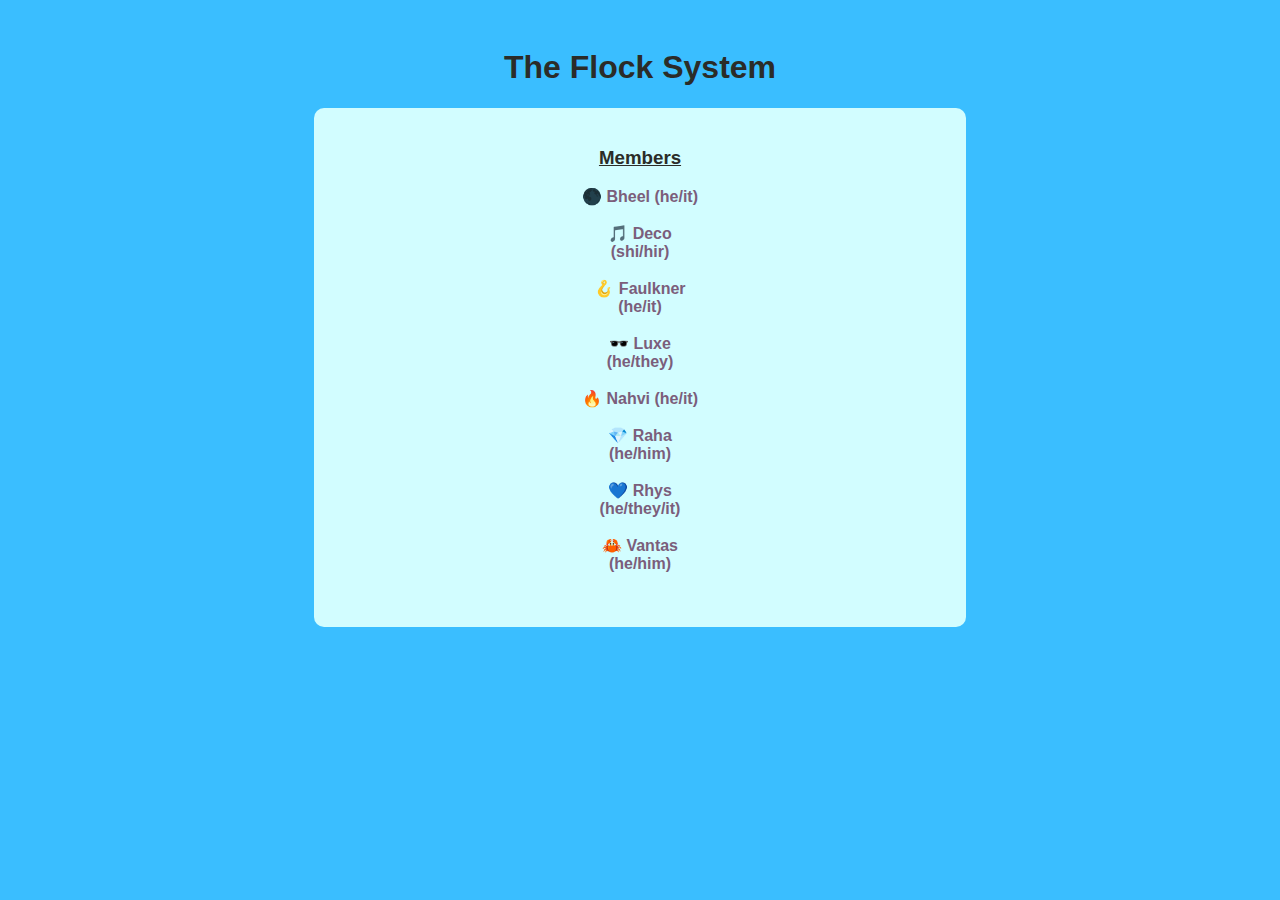
==== index.html @ 636d26a7 "Update index.html" ====
<!DOCTYPE html>
<html>
  <head>
    <title>The Flock System</title>
    <meta property="theme-color" content="#fefefe">
    <meta name="twitter:card" content="summary_large_image">
    <meta property="og:type" content="website">
    <meta name="twitter:title" content="The Flock System">
    <meta property="og:title" content="The Flock System">
    <meta name="twitter:description" content="The Flock's System Directory">
    <meta property="og:description" content="The Flock's System Directory">
    <meta property="description" content ="The Flock's System Directory">
    <meta property="og:image" content="">
    <meta name="twitter:image" content="">
    <meta charset="UTF-8">
    <link rel="stylesheet" href="style.css">
  </head>
  <body>
    <h1>The Flock System</h1>
    <div class="card">
      <h3>Members</h3>
      <div class="list">
        <p>
          <a href="bheel.html">🌑 Bheel (he/it)</a><br><br>
          <a href="deco.html">🎵 Deco (shi/hir)</a><br><br>
          <a href="faulkner.html">🪝 Faulkner (he/it)</a><br><br>
          <a href="luxe.html">🕶️ Luxe (he/they)</a><br><br>
          <a href="nahvi.html">🔥 Nahvi (he/it)</a><br><br>
          <a href="raha.html">💎 Raha (he/him)</a><br><br>
          <a href="rhys.html">💙 Rhys (he/they/it)</a><br><br>
          <a href="vantas.html">🦀 Vantas (he/him)</a><br><br>
        </p>
      </div>
    </div>
  </body>
</html>
---- style.css ----
body {
  font-family: Arial;
  padding: 20px;
  background-color: #3ABEFF;
  text-align: center;
}
h1 {
  color: #2B2C28;
}
p {
  color: #000000;
}
.card {
  width: 50%;
  background-color: #D2FDFF;
  border-radius: 10px;
  text-align: center;
  margin: auto;
  padding: 20px;
}
.list {
  margin: auto;
  width: 20%;
}
h3 {
  text-decoration: underline;
  color: #2B2C28;
}
.list a {
  text-decoration: none;
  color: #7B5E7B;
}
.list a:hover {
  text-decoration: underline;
  color: #E7E247;
}
.list p {
  font-weight: bold;
}
other colors: #3ABEFF #26FFE6
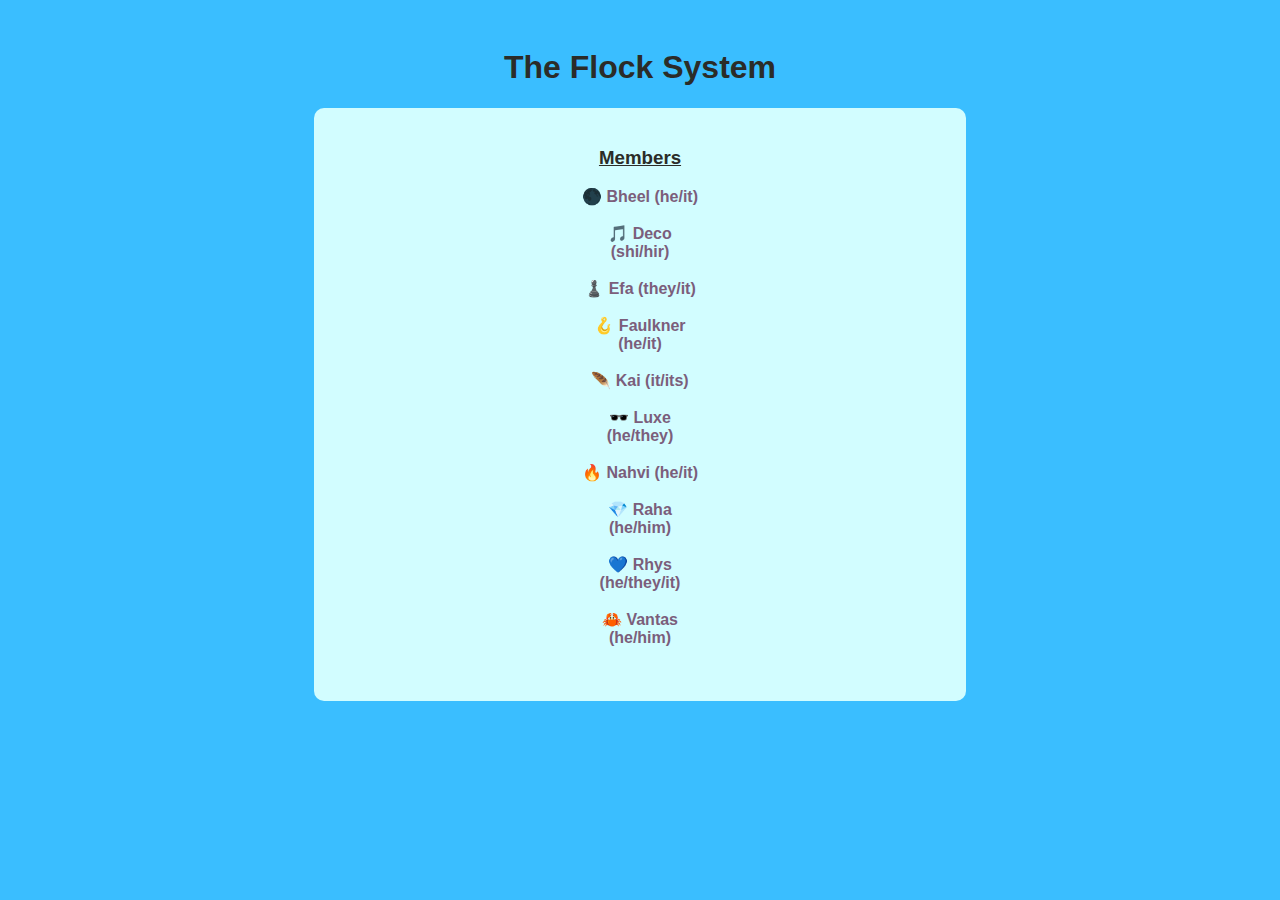
==== commit 307b269a: "Update index.html" ====
--- a/index.html
+++ b/index.html
@@ -23,7 +23,9 @@
         <p>
           <a href="bheel.html">🌑 Bheel (he/it)</a><br><br>
           <a href="deco.html">🎵 Deco (shi/hir)</a><br><br>
+          <a href="efa.html">♟️ Efa (they/it)</a><br><br>
           <a href="faulkner.html">🪝 Faulkner (he/it)</a><br><br>
+          <a href="kai.html">🪶 Kai (it/its)</a><br><br>
           <a href="luxe.html">🕶️ Luxe (he/they)</a><br><br>
           <a href="nahvi.html">🔥 Nahvi (he/it)</a><br><br>
           <a href="raha.html">💎 Raha (he/him)</a><br><br>
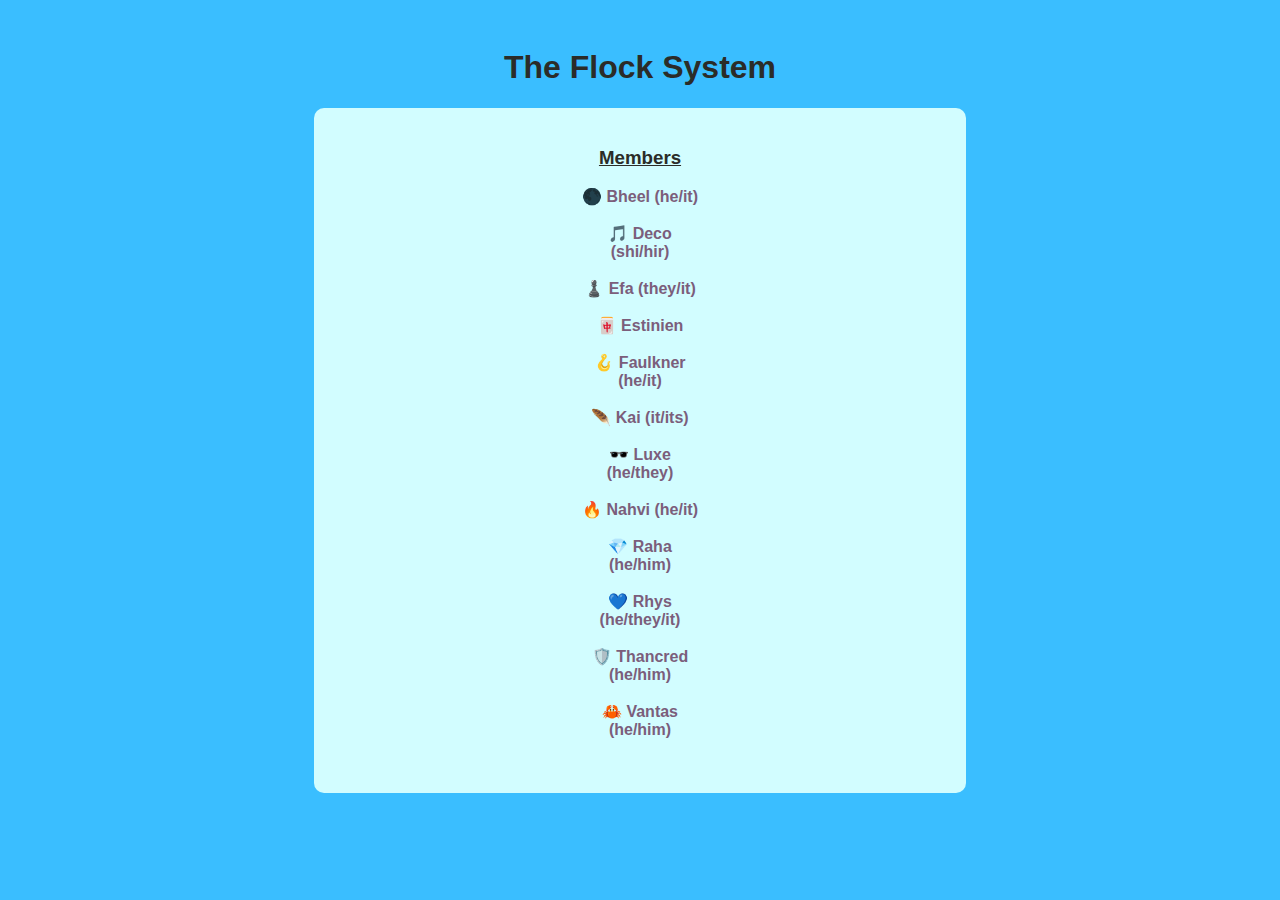
==== commit f5f9b650: "Update index.html" ====
--- a/index.html
+++ b/index.html
@@ -24,12 +24,14 @@
           <a href="bheel.html">🌑 Bheel (he/it)</a><br><br>
           <a href="deco.html">🎵 Deco (shi/hir)</a><br><br>
           <a href="efa.html">♟️ Efa (they/it)</a><br><br>
+          <a href="estinien.html">🀄 Estinien</a><br><br>
           <a href="faulkner.html">🪝 Faulkner (he/it)</a><br><br>
           <a href="kai.html">🪶 Kai (it/its)</a><br><br>
           <a href="luxe.html">🕶️ Luxe (he/they)</a><br><br>
           <a href="nahvi.html">🔥 Nahvi (he/it)</a><br><br>
           <a href="raha.html">💎 Raha (he/him)</a><br><br>
           <a href="rhys.html">💙 Rhys (he/they/it)</a><br><br>
+          <a href="thancred.html">🛡️ Thancred (he/him)</a><br><br>
           <a href="vantas.html">🦀 Vantas (he/him)</a><br><br>
         </p>
       </div>
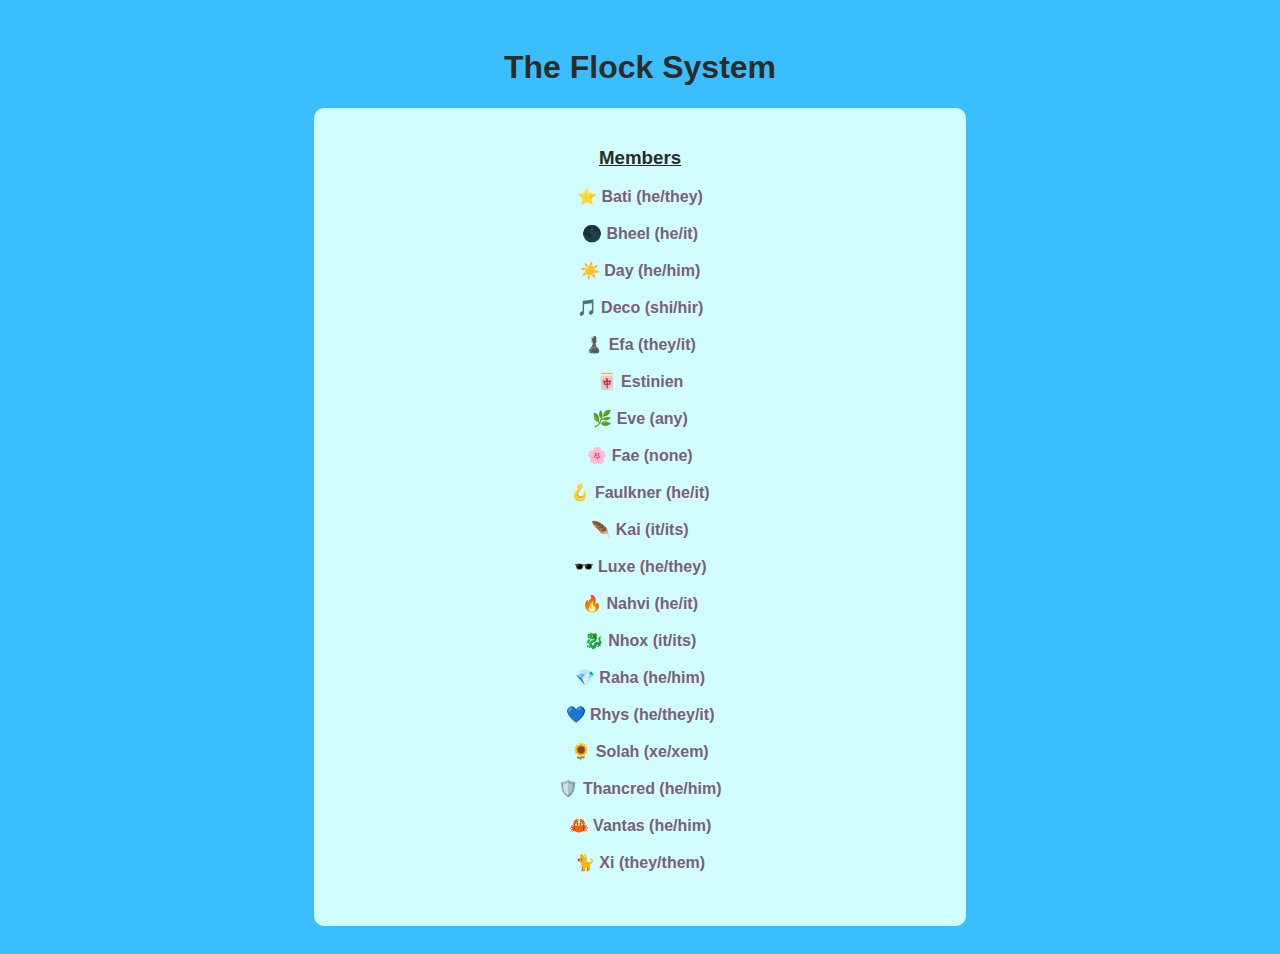
==== commit ebeb50b5: "Update index.html" ====
--- a/index.html
+++ b/index.html
@@ -21,18 +21,25 @@
       <h3>Members</h3>
       <div class="list">
         <p>
+          <a href="bati.html">⭐ Bati (he/they)</a><br><br>
           <a href="bheel.html">🌑 Bheel (he/it)</a><br><br>
+          <a href="day.html">☀️ Day (he/him)</a><br><br>
           <a href="deco.html">🎵 Deco (shi/hir)</a><br><br>
           <a href="efa.html">♟️ Efa (they/it)</a><br><br>
           <a href="estinien.html">🀄 Estinien</a><br><br>
+          <a href="eve.html">🌿 Eve (any)</a><br><br>
+          <a href="fae.html">🌸 Fae (none)</a><br><br>
           <a href="faulkner.html">🪝 Faulkner (he/it)</a><br><br>
           <a href="kai.html">🪶 Kai (it/its)</a><br><br>
           <a href="luxe.html">🕶️ Luxe (he/they)</a><br><br>
           <a href="nahvi.html">🔥 Nahvi (he/it)</a><br><br>
+          <a href="nhox.html">🐉 Nhox (it/its)</a><br><br>
           <a href="raha.html">💎 Raha (he/him)</a><br><br>
           <a href="rhys.html">💙 Rhys (he/they/it)</a><br><br>
+          <a href="solah.html">🌻 Solah (xe/xem)</a><br><br>
           <a href="thancred.html">🛡️ Thancred (he/him)</a><br><br>
           <a href="vantas.html">🦀 Vantas (he/him)</a><br><br>
+          <a href="xi.html">🐈 Xi (they/them)</a><br><br>
         </p>
       </div>
     </div>
--- a/style.css
+++ b/style.css
@@ -20,7 +20,6 @@
 }
 .list {
   margin: auto;
-  width: 20%;
 }
 h3 {
   text-decoration: underline;
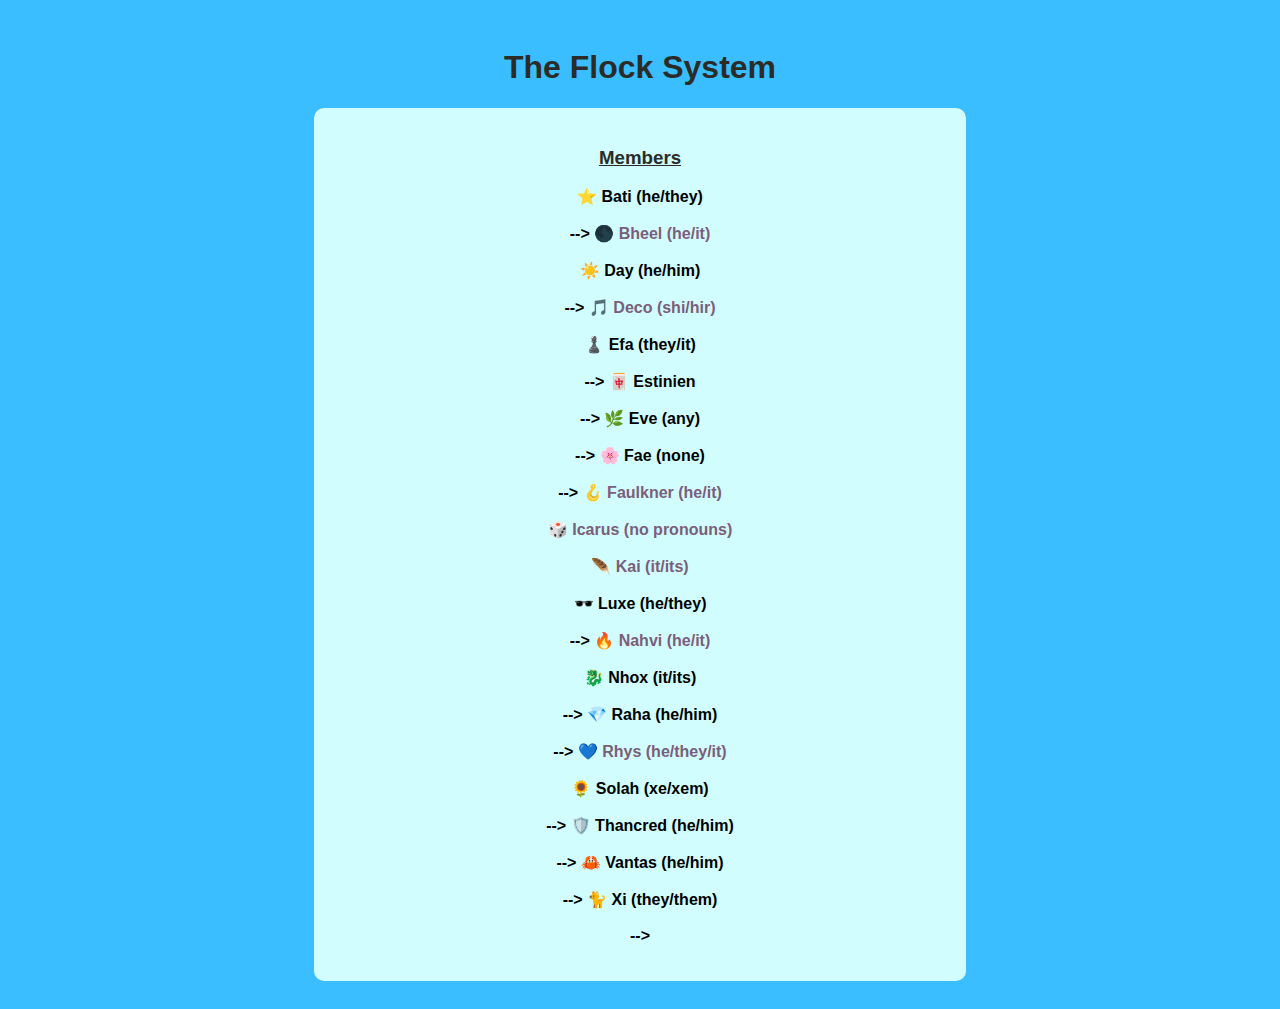
==== commit a9b1716f: "Update index.html" ====
--- a/index.html
+++ b/index.html
@@ -21,25 +21,26 @@
       <h3>Members</h3>
       <div class="list">
         <p>
-          <a href="bati.html">⭐ Bati (he/they)</a><br><br>
+          <! -- <a href="bati.html">⭐ Bati (he/they)</a><br><br> -->
           <a href="bheel.html">🌑 Bheel (he/it)</a><br><br>
-          <a href="day.html">☀️ Day (he/him)</a><br><br>
+          <! -- <a href="day.html">☀️ Day (he/him)</a><br><br> -->
           <a href="deco.html">🎵 Deco (shi/hir)</a><br><br>
-          <a href="efa.html">♟️ Efa (they/it)</a><br><br>
-          <a href="estinien.html">🀄 Estinien</a><br><br>
-          <a href="eve.html">🌿 Eve (any)</a><br><br>
-          <a href="fae.html">🌸 Fae (none)</a><br><br>
+          <! -- <a href="efa.html">♟️ Efa (they/it)</a><br><br> -->
+          <! -- <a href="estinien.html">🀄 Estinien</a><br><br> -->
+          <! -- <a href="eve.html">🌿 Eve (any)</a><br><br> -->
+          <! -- <a href="fae.html">🌸 Fae (none)</a><br><br> -->
           <a href="faulkner.html">🪝 Faulkner (he/it)</a><br><br>
+          <a href="icarus.html">🎲 Icarus (no pronouns)</a><br><br>
           <a href="kai.html">🪶 Kai (it/its)</a><br><br>
-          <a href="luxe.html">🕶️ Luxe (he/they)</a><br><br>
+          <! -- <a href="luxe.html">🕶️ Luxe (he/they)</a><br><br> -->
           <a href="nahvi.html">🔥 Nahvi (he/it)</a><br><br>
-          <a href="nhox.html">🐉 Nhox (it/its)</a><br><br>
-          <a href="raha.html">💎 Raha (he/him)</a><br><br>
+          <! -- <a href="nhox.html">🐉 Nhox (it/its)</a><br><br> -->
+          <! -- <a href="raha.html">💎 Raha (he/him)</a><br><br> -->
           <a href="rhys.html">💙 Rhys (he/they/it)</a><br><br>
-          <a href="solah.html">🌻 Solah (xe/xem)</a><br><br>
-          <a href="thancred.html">🛡️ Thancred (he/him)</a><br><br>
-          <a href="vantas.html">🦀 Vantas (he/him)</a><br><br>
-          <a href="xi.html">🐈 Xi (they/them)</a><br><br>
+          <! -- <a href="solah.html">🌻 Solah (xe/xem)</a><br><br> -->
+          <! -- <a href="thancred.html">🛡️ Thancred (he/him)</a><br><br> -->
+          <! -- <a href="vantas.html">🦀 Vantas (he/him)</a><br><br> -->
+          <! -- <a href="xi.html">🐈 Xi (they/them)</a><br><br> -->
         </p>
       </div>
     </div>
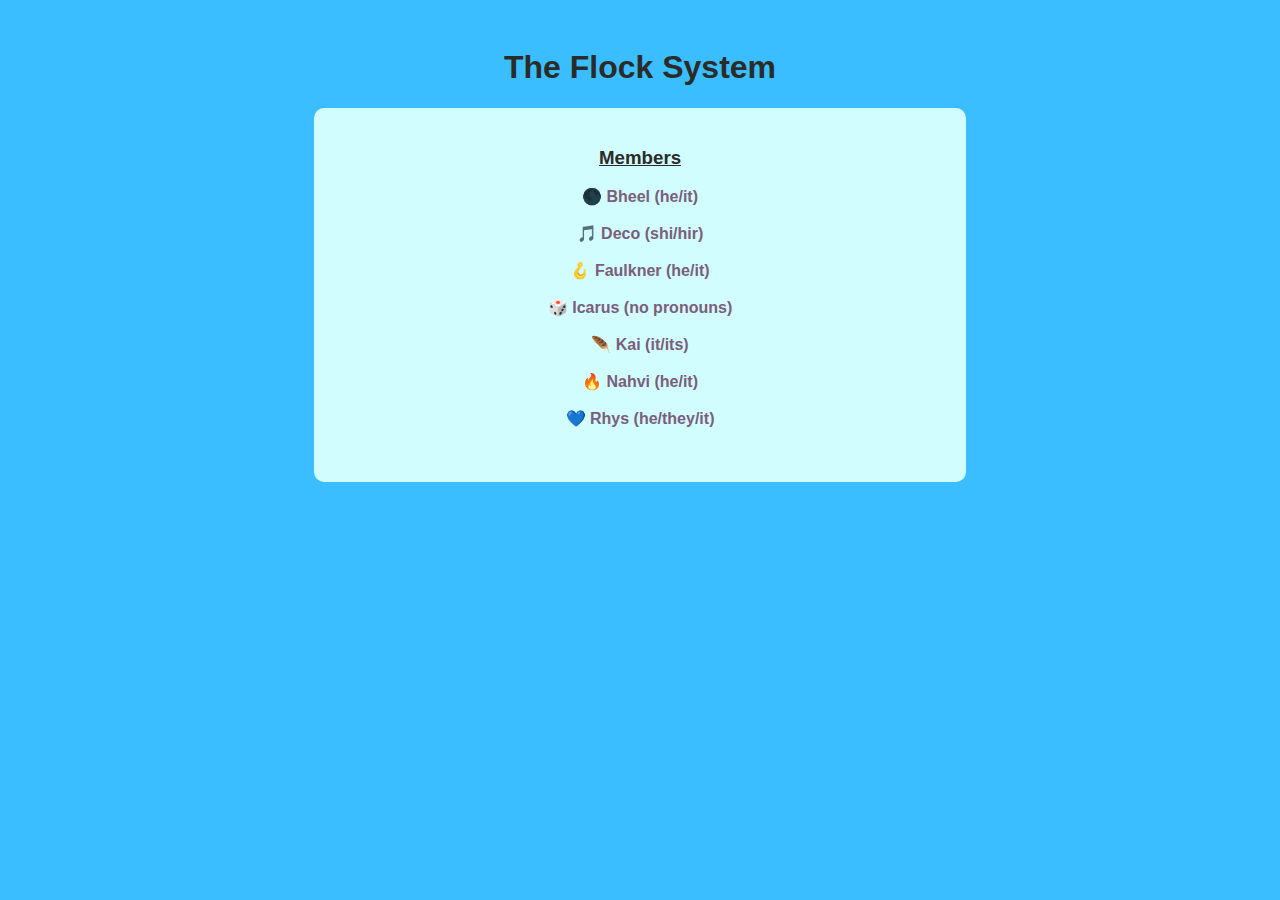
==== commit 2de802a3: "Update index.html" ====
--- a/index.html
+++ b/index.html
@@ -21,26 +21,13 @@
       <h3>Members</h3>
       <div class="list">
         <p>
-          <! -- <a href="bati.html">⭐ Bati (he/they)</a><br><br> -->
           <a href="bheel.html">🌑 Bheel (he/it)</a><br><br>
-          <! -- <a href="day.html">☀️ Day (he/him)</a><br><br> -->
           <a href="deco.html">🎵 Deco (shi/hir)</a><br><br>
-          <! -- <a href="efa.html">♟️ Efa (they/it)</a><br><br> -->
-          <! -- <a href="estinien.html">🀄 Estinien</a><br><br> -->
-          <! -- <a href="eve.html">🌿 Eve (any)</a><br><br> -->
-          <! -- <a href="fae.html">🌸 Fae (none)</a><br><br> -->
           <a href="faulkner.html">🪝 Faulkner (he/it)</a><br><br>
           <a href="icarus.html">🎲 Icarus (no pronouns)</a><br><br>
           <a href="kai.html">🪶 Kai (it/its)</a><br><br>
-          <! -- <a href="luxe.html">🕶️ Luxe (he/they)</a><br><br> -->
           <a href="nahvi.html">🔥 Nahvi (he/it)</a><br><br>
-          <! -- <a href="nhox.html">🐉 Nhox (it/its)</a><br><br> -->
-          <! -- <a href="raha.html">💎 Raha (he/him)</a><br><br> -->
           <a href="rhys.html">💙 Rhys (he/they/it)</a><br><br>
-          <! -- <a href="solah.html">🌻 Solah (xe/xem)</a><br><br> -->
-          <! -- <a href="thancred.html">🛡️ Thancred (he/him)</a><br><br> -->
-          <! -- <a href="vantas.html">🦀 Vantas (he/him)</a><br><br> -->
-          <! -- <a href="xi.html">🐈 Xi (they/them)</a><br><br> -->
         </p>
       </div>
     </div>
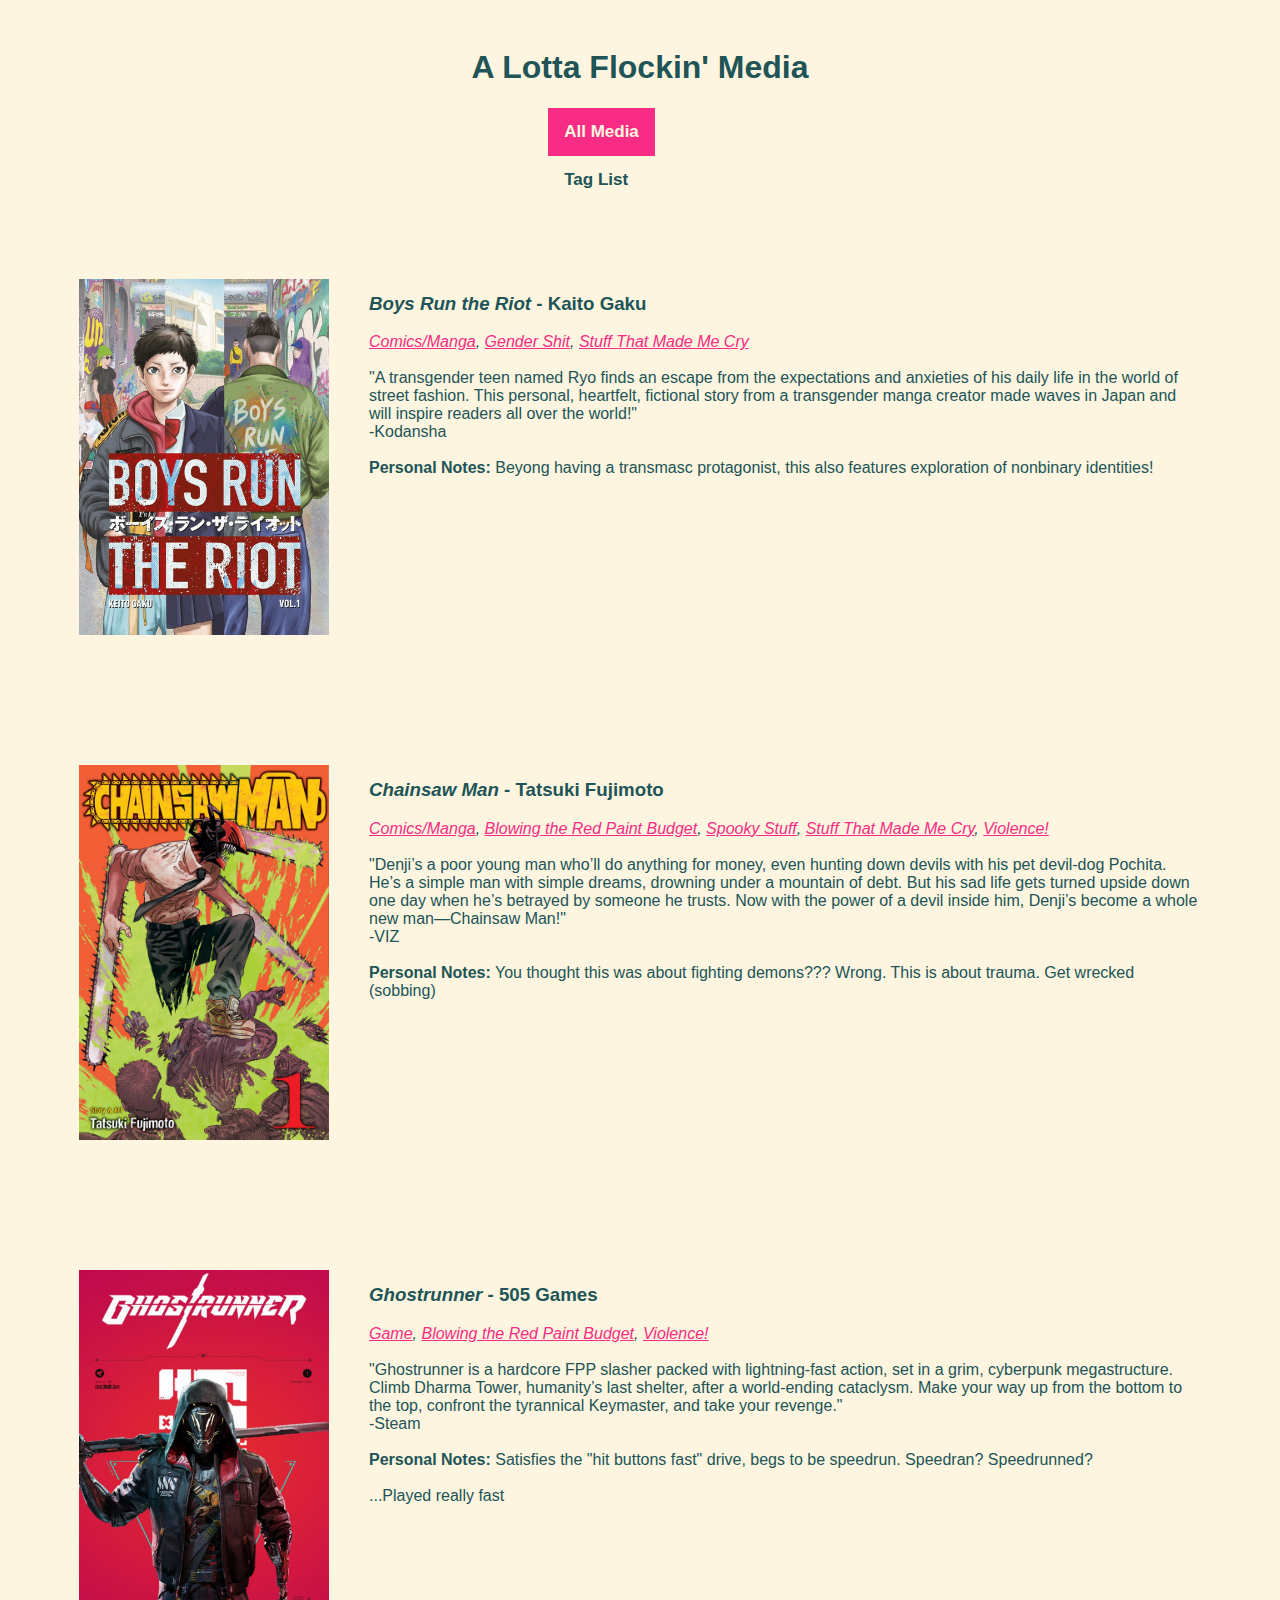
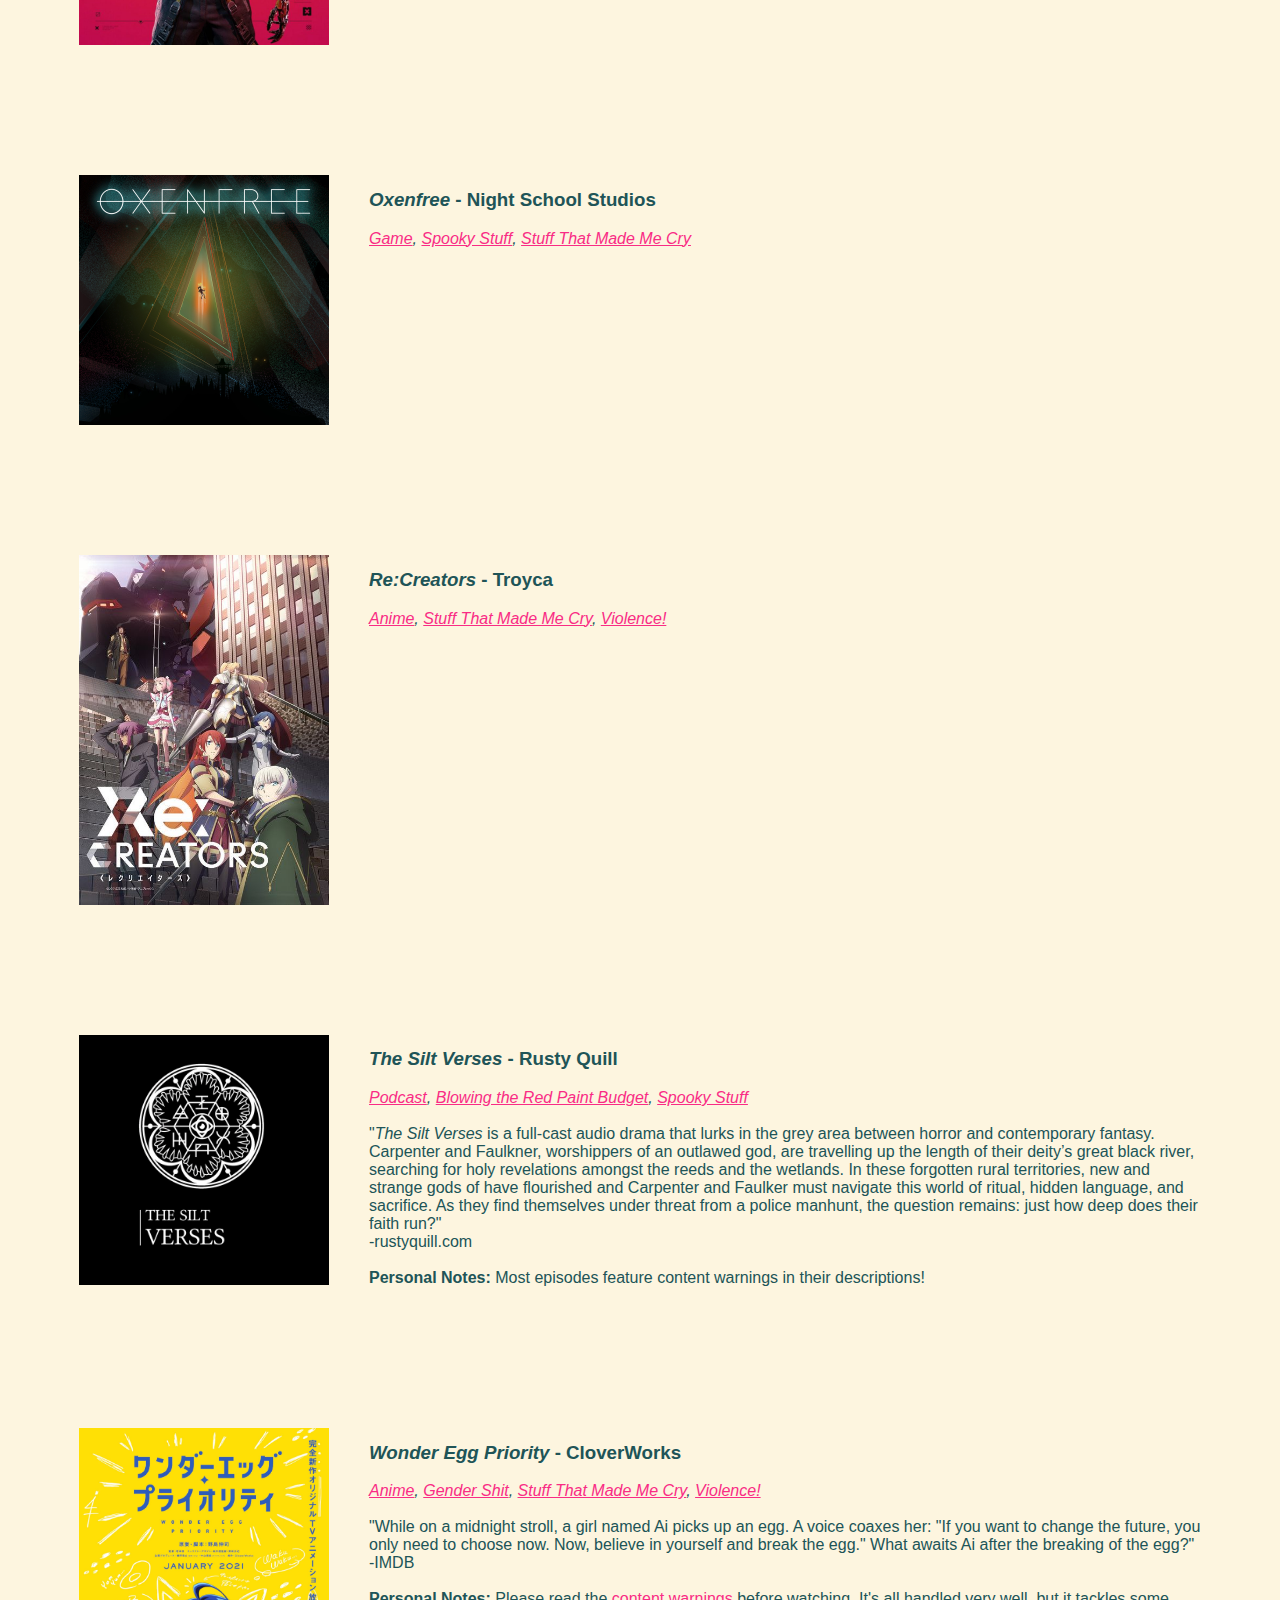
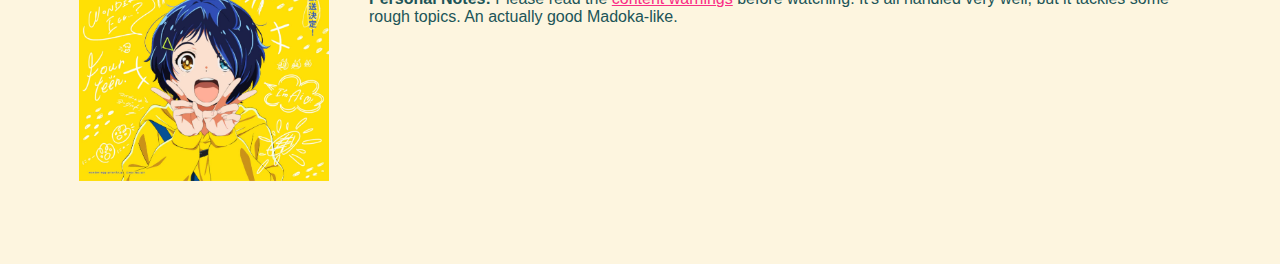
==== commit 24e9f4a7: "Rename media.html to index.html" ====
--- a/index.html
+++ b/index.html
@@ -1,34 +1,158 @@
 <!DOCTYPE html>
 <html>
   <head>
-    <title>The Flock System</title>
+    <title>A Lotta Flockin' Media</title>
     <meta property="theme-color" content="#fefefe">
     <meta name="twitter:card" content="summary_large_image">
     <meta property="og:type" content="website">
-    <meta name="twitter:title" content="The Flock System">
-    <meta property="og:title" content="The Flock System">
-    <meta name="twitter:description" content="The Flock's System Directory">
-    <meta property="og:description" content="The Flock's System Directory">
-    <meta property="description" content ="The Flock's System Directory">
+    <meta name="twitter:title" content="A Lotta Flockin' Media">
+    <meta property="og:title" content="A Lotta Flockin' Media">
+    <meta name="twitter:description" content="The Flock's Media Recommendations">
+    <meta property="og:description" content="The Flock's Media Recommendations">
+    <meta property="description" content ="The Flock's Media Recommendations">
     <meta property="og:image" content="">
     <meta name="twitter:image" content="">
     <meta charset="UTF-8">
-    <link rel="stylesheet" href="style.css">
+    <link rel="stylesheet" href="mediastyle.css">
   </head>
   <body>
-    <h1>The Flock System</h1>
+    <h1>A Lotta Flockin' Media</h1>
+    <div class="topnav">
+      <a class="active" href="index.html"><strong>All Media</strong></a>
+      <a href="tags.html"><strong>Tag List</strong></a>
+    </div>
     <div class="card">
-      <h3>Members</h3>
-      <div class="list">
-        <p>
-          <a href="bheel.html">🌑 Bheel (he/it)</a><br><br>
-          <a href="deco.html">🎵 Deco (shi/hir)</a><br><br>
-          <a href="faulkner.html">🪝 Faulkner (he/it)</a><br><br>
-          <a href="icarus.html">🎲 Icarus (no pronouns)</a><br><br>
-          <a href="kai.html">🪶 Kai (it/its)</a><br><br>
-          <a href="nahvi.html">🔥 Nahvi (he/it)</a><br><br>
-          <a href="rhys.html">💙 Rhys (he/they/it)</a><br><br>
-        </p>
+      <div class="grid-container">
+        <div class="cover">
+          <img src="images/55381569-B29C-418F-AD3F-51D398CD8EDE.jpeg" width="250" height="356.29">
+        </div>
+        <div class="info">
+          <h3><em>Boys Run the Riot</em> - Kaito Gaku</h3>
+          <p>
+            <span class="tag"><a href="comics.html">Comics/Manga</a>, <a href="gender.html">Gender Shit</a>, <a href="sad.html">Stuff That Made Me Cry</a></span>
+            <br>
+            <br>
+            "A transgender teen named Ryo finds an escape from the expectations and anxieties of his daily life in the world of street fashion. This personal, heartfelt, fictional story from a transgender manga creator made waves in Japan and will inspire readers all over the world!"
+            <br>
+            -Kodansha
+            <br>
+            <br>
+            <strong>Personal Notes:</strong> Beyong having a transmasc protagonist, this also features exploration of nonbinary identities!
+          </p>
+        </div>
+      </div>
+    </div>
+    <div class="card">
+      <div class="grid-container">
+        <div class="cover">
+          <img src="images/6FF78E81-BF57-46C6-B603-7BEAA9B5051F.jpeg" width="250" height="375">
+        </div>
+        <div class="info">
+          <h3><em>Chainsaw Man</em> - Tatsuki Fujimoto</h3>
+          <p>
+            <span class="tag"><a href="comics.html">Comics/Manga</a>, <a href="blood.html">Blowing the Red Paint Budget</a>, <a href="horror.html">Spooky Stuff</a>, <a href="sad.html">Stuff That Made Me Cry</a>, <a href="action.html">Violence!</a></span>
+            <br>
+            <br>
+            "Denji’s a poor young man who’ll do anything for money, even hunting down devils with his pet devil-dog Pochita. He’s a simple man with simple dreams, drowning under a mountain of debt. But his sad life gets turned upside down one day when he’s betrayed by someone he trusts. Now with the power of a devil inside him, Denji’s become a whole new man—Chainsaw Man!"
+            <br>
+            -VIZ
+            <br>
+            <br>
+            <strong>Personal Notes:</strong> You thought this was about fighting demons??? Wrong. This is about trauma. Get wrecked (sobbing)
+          </p>
+        </div>
+      </div>
+    </div>
+    <div class="card">
+      <div class="grid-container">
+        <div class="cover">
+          <img src="images/E1BE0854-A372-483E-AFBA-BB57220A129C.jpeg" width="250" height="375">
+        </div>
+        <div class="info">
+          <h3><em>Ghostrunner</em> - 505 Games</h3>
+          <p>
+            <span class="tag"><a href="games.html">Game</a>, <a href="blood.html">Blowing the Red Paint Budget</a>, <a href="action.html">Violence!</a></span>
+            <br>
+            <br>
+            "Ghostrunner is a hardcore FPP slasher packed with lightning-fast action, set in a grim, cyberpunk megastructure. Climb Dharma Tower, humanity’s last shelter, after a world-ending cataclysm. Make your way up from the bottom to the top, confront the tyrannical Keymaster, and take your revenge."
+            <br>
+            -Steam
+            <br>
+            <br>
+            <strong>Personal Notes:</strong> Satisfies the "hit buttons fast" drive, begs to be speedrun. Speedran? Speedrunned?
+            <br>
+            <br>
+            ...Played really fast
+          </p>
+        </div>
+      </div>
+    </div>
+    <div class="card">
+      <div class="grid-container">
+        <div class="cover">
+          <img src="images/B6A15B61-1E9D-494E-A364-CFBA184F5A1B.jpeg" height="250" width="250">
+        </div>
+        <div class="info">
+          <h3><em>Oxenfree</em> - Night School Studios</h3>
+          <p>
+            <span class="tag"><a href="games.html">Game</a>, <a href="horror.html">Spooky Stuff</a>, <a href="sad.html">Stuff That Made Me Cry</a></span>
+          </p>
+        </div>
+      </div>
+    </div>
+    <div class="card">
+      <div class="grid-container">
+        <div class="cover">
+          <img src="images/340FA29C-8F7F-4C05-9E86-CBBDBB757DCF.jpeg" width="250" height="349.46">
+        </div>
+        <div class="info">
+          <h3><em>Re:Creators</em> - Troyca</h3>
+          <p>
+            <span class="tag"><a href="anime.html">Anime</a>, <a href="sad.html">Stuff That Made Me Cry</a>, <a href="action.html">Violence!</a>
+          </p>
+        </div>
+      </div>
+    </div>
+    <div class="card">
+      <div class="grid-container">
+        <div class="cover">
+          <img src="images/4360097F-455A-4906-B2A2-739242D1EAA4.jpeg" height="250" width="250">
+        </div>
+        <div class="info">
+          <h3><em>The Silt Verses</em> - Rusty Quill</h3>
+          <p>
+            <span class="tag"><a href="podcasts.html">Podcast</a>, <a href="blood.html">Blowing the Red Paint Budget</a>, <a href="horror.html">Spooky Stuff</a></span>
+            <br>
+            <br>
+            "<em>The Silt Verses</em> is a full-cast audio drama that lurks in the grey area between horror and contemporary fantasy. Carpenter and Faulkner, worshippers of an outlawed god, are travelling up the length of their deity’s great black river, searching for holy revelations amongst the reeds and the wetlands. In these forgotten rural territories, new and strange gods of have flourished and Carpenter and Faulker must navigate this world of ritual, hidden language, and sacrifice. As they find themselves under threat from a police manhunt, the question remains: just how deep does their faith run?"
+            <br>
+            -rustyquill.com
+            <br>
+            <br>
+            <strong>Personal Notes:</strong> Most episodes feature content warnings in their descriptions!
+          </p>
+        </div>
+      </div>
+    </div>
+    <div class="card">
+      <div class="grid-container">
+        <div class="cover">
+          <img src="images/6561AD86-695C-4B31-917C-3E3166103556.jpeg" height="353.35" width="250">
+        </div>
+        <div class="info">
+          <h3><em>Wonder Egg Priority</em> - CloverWorks</h3>
+          <p>
+            <span class="tag"><a href="anime.html">Anime</a>, <a href="gender.html">Gender Shit</a>, <a href="sad.html">Stuff That Made Me Cry</a>, <a href="action.html">Violence!</a></span>
+            <br>
+            <br>
+            "While on a midnight stroll, a girl named Ai picks up an egg. A voice coaxes her: "If you want to change the future, you only need to choose now. Now, believe in yourself and break the egg." What awaits Ai after the breaking of the egg?" 
+            <br>
+            -IMDB
+            <br>
+            <br>
+            <strong>Personal Notes:</strong> Please read the <a href="https://twitter.com/starmeIo/status/1354239451690655748?s=20&t=BTH9bwgIR1s26UJcL0jF0g">content warnings</a> before watching. It's all handled very well, but it tackles some rough topics. An actually good Madoka-like.
+          </p>
+        </div>
       </div>
     </div>
   </body>
--- a/mediastyle.css
+++ b/mediastyle.css
@@ -0,0 +1,82 @@
+body {
+  font-family: Arial;
+  padding: 20px;
+  background-color: #fdf5df;
+}
+h1 {
+  color: #205457;
+  text-align: center;
+}
+.tagpage {
+  color: #f92c85;
+  text-align: center;
+}
+.topnav {
+  overflow: hidden;
+  background-color: #fdf5df;
+  margin: auto;
+  width: 15%;
+}
+.topnav a {
+  float: left;
+  display: block;
+  color: #205457;
+  text-align: center;
+  padding: 14px 16px;
+  text-decoration: none;
+  font-size: 17px;
+}
+.topnav a:hover {
+  background-color: #f92c85;
+  color: #fdf5df;
+}
+.topnav a.active {
+  background-color: #f92c85;
+  color: #fdf5df;
+}
+@media screen and (max-width: 600px) {
+  .topnav a, .topnav input[type=text], .search-container button {
+    float: none;
+    display: block;
+    text-align: left;
+    width: 100%;
+    margin: 0;
+    padding: 14px;
+  }
+  .topnav input[type=text] {
+    border: 1px solid #ccc;
+  }
+}
+.card {
+  padding: 20px;
+  margin-top: 20px;
+}
+h3 {
+  color: #205457;
+}
+.grid-container {
+  display: grid;
+  grid-template-columns: 25% 75%;
+  padding: 10px;
+}
+.info {
+  padding: 20px;
+}
+.cover {
+  margin: 5px;
+  padding: 20px;
+  display: flex;
+  justify-content: center;
+}
+.tag {
+  font-style: italic;
+}
+.tag a {
+  color: #f92c85;
+}
+p {
+  color: #205457
+}
+a {
+  color: #f92c85;
+}
